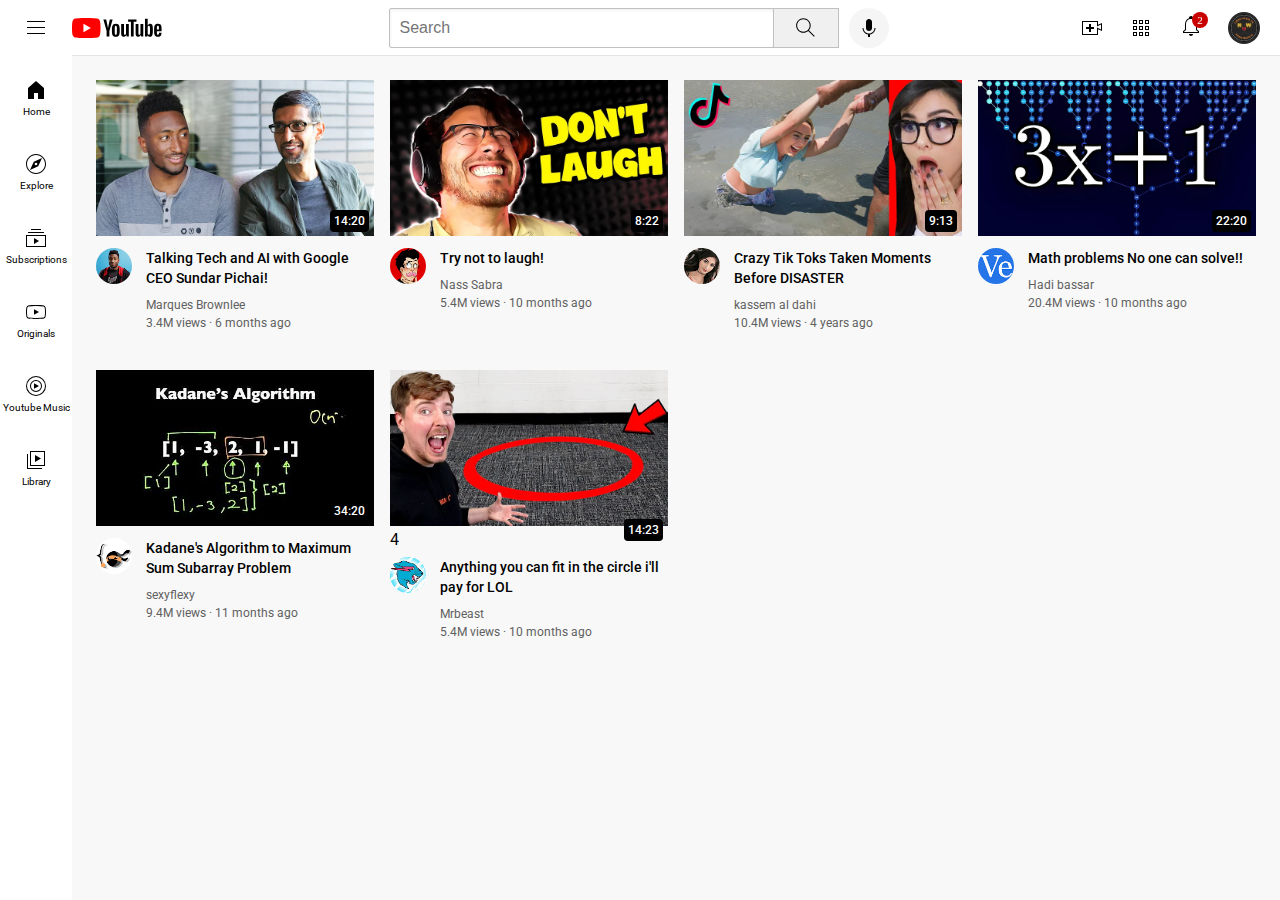
==== index.html @ d3dda3ce "Update and rename youtube.html to index.html" ====
<!DOCTYPE html>
<html>
<head>
<title>Youtube.com Clone</title>


<link rel="preconnect" href="https://fonts.googleapis.com">
<link rel="preconnect" href="https://fonts.gstatic.com" crossorigin>
<link href="https://fonts.googleapis.com/css2?family=Roboto:ital,wght@0,100;0,300;0,400;0,500;0,700;0,900;1,100;1,300;1,400;1,500;1,700;1,900&display=swap" rel="stylesheet">


<link rel="stylesheet" href="Styles/general.css">
<link rel="stylesheet" href="Styles/header.css">
<link rel="stylesheet" href="Styles/video.css">
<link rel="stylesheet" href="Styles/sidebar.css">
</head>
<body>
  <div class="header">
    <div class="left-section">
      <img class="hamburger-menu" src="icons/hamburger-menu.svg">
      <img class="youtube-logo" src="icons/youtube-logo.svg">
    </div>
    <div class="middle-section">
      
    <input class="search-bar" type ="text" placeholder="Search">
    <button class="search-button">
      <img class="search-icon" src="icons/search.svg">
      <div class="tooltip">Search</div>
    </button>
    <button class="voice-search-button">
      <img class="voice-search-icon" src="icons/voice-search-icon.svg">
      <div class="tooltip">Voice</div>
    </button>
    </div>
    <div class="right-section">
      <div class="upload-icon-container">
        <img class="upload-icon" src="icons/upload.svg">
        <div class="tooltip">Create</div>
      </div>
      <img class="youtube-apps-icon" src="icons/youtube-apps.svg">
      <div class="notifications-icon-container">
        <img class="notifications-icon" src="icons/notifications.svg">
        <div class="notifications-count">2</div>
      </div>
      <img class="current-user-picture" src="channel-pictures/channels4_profile.jpg">
    </div>
  </div>

  <div class="sidebar">
    <div class="sidebar-link">
      <img  src="icons/home.svg">
      <div>Home</div>
    </div>
    <div class="sidebar-link">
      <img src="icons/explore.svg">
      <div>Explore</div>
    </div>
    <div class="sidebar-link">
      <img src="icons/subscriptions.svg">
      <div>Subscriptions</div>
    </div>
    <div class="sidebar-link">
      <img src="icons/originals.svg">
      <div>Originals</div>
    </div>
    <div class="sidebar-link">
      <img src="icons/youtube-music.svg">
      <div>Youtube Music</div>
    </div>
    <div class="sidebar-link">
      <img src="icons/library.svg">
      <div>Library</div>
    </div>
    
    

  </div>
  

<div class="video-grid">
  <div class="video-preview">
    <div class="thumbnail-row">
      <img class="thumbnail" src="thumbnails/thumbnail-1.webp">
        <div class="video-time">
          14:20
        </div>

    </div>
     <div class="video-info-grid">
    <div class="channel-picture">
      <img class="profile-picture" src="channel-pictures/channel-1.jpeg">
    </div>
    <div class="video-info">
    
      
      <p class="video-title">
        Talking Tech and AI with Google CEO Sundar Pichai!
      </p>
      <p class="video-author">
        Marques Brownlee
      </p>
      
      <p class="video-stats">
        3.4M views &#183 6 months ago
      </p>
    
    </div>
    
    </div>
    </div>
    
    <div class="video-preview">
    
      <div class="thumbnail-row">
        <img class="thumbnail" src="thumbnails/thumbnail-2.webp">
        <div class="video-time">
          8:22
        </div>


      </div>
       <div class="video-info-grid">
      
      <div class="channel-picture">
        <img class="profile-picture" src="channel-pictures/channel-2.jpeg">
      </div>
      <div class="video-info">
      
        
        <p class="video-title">
          Try not to laugh!
        </p>
        <p class="video-author">
          Nass Sabra
        </p>
        
        <p class="video-stats">
          5.4M views &#183 10 months ago
        </p>
      
      </div>
      
      
      </div>
      </div>
    
    
      <div class="video-preview">
        <div class="thumbnail-row">
          <img class="thumbnail" src="thumbnails/thumbnail-3.webp">
          <div class="video-time">
            9:13
          </div>
  

        </div>
         <div class="video-info-grid">
        
        <div class="channel-picture">
          <img class="profile-picture" src="channel-pictures/channel-3.jpeg">
        </div>
        <div class="video-info">
        
          
          <p class="video-title">
           
  Crazy  Tik Toks Taken Moments Before DISASTER
          </p>
          <p class="video-author">
            kassem al dahi
          </p>
          
          <p class="video-stats">
            10.4M views &#183 4 years ago
          </p>
        
        </div>
        
        </div>
        </div>
    
    
    
        <div class="video-preview">
    
          <div class="thumbnail-row">
            <img class="thumbnail" src="thumbnails/thumbnail-4.webp">
            <div class="video-time">
              22:20
            </div>
    
          </div>
           <div class="video-info-grid">
          
          <div class="channel-picture">
            <img class="profile-picture" src="channel-pictures/channel-4.jpeg">
          </div>
          <div class="video-info">
          
            
            <p class="video-title">
              Math problems No one can solve!!
            </p>
            <p class="video-author">
             Hadi bassar
            </p>
            
            <p class="video-stats">
              20.4M views &#183 10 months ago
            </p>
          
          </div>
          
          
          </div>
          </div>
   
          <div class="video-preview">
            <div class="thumbnail-row">
              <img class="thumbnail" src="thumbnails/thumbnail-5.webp">
              <div class="video-time">
                34:20
              </div>
      
            </div>
             <div class="video-info-grid">
            
            <div class="channel-picture">
              <img class="profile-picture" src="channel-pictures/channel-5.jpeg">
            </div>
            <div class="video-info">
            
              
              <p class="video-title">
                
                Kadane's Algorithm to Maximum Sum Subarray Problem
              </p>
              <p class="video-author">
              sexyflexy
              </p>
              
              <p class="video-stats">
                9.4M views &#183 11 months ago
              </p>
            
            </div>
            
            </div>
            </div>
    
    
            <div class="video-preview">
    
              <div class="thumbnail-row">
                <img class="thumbnail" src="thumbnails/thumbnail-6.webp">4
                <div class="video-time">
                  14:23
                </div>
        
              </div>
               <div class="video-info-grid">
              
              <div class="channel-picture">
                <img class="profile-picture" src="channel-pictures/channel-6.jpeg">
              </div>
              <div class="video-info">
              
                
                <p class="video-title">
                  Anything you can fit in the circle i'll pay for LOL
                </p>
                <p class="video-author">
                  Mrbeast
                </p>
                
                <p class="video-stats">
                  5.4M views &#183 10 months ago
                </p>
              
              </div>
              
              
              </div>
              </div>
    
</div>


</body>

</html>
---- Styles/general.css ----
p{
    font-family: Roboto, Arial;
    margin-top: 0;
    margin-bottom: 0;


  }

  body{
    margin: 0;
    padding-top: 80px;
    padding-left: 96px;
    padding-right: 24px;
    background-color: rgb(248, 248, 248);
  }
---- Styles/header.css ----
.header {
    height: 55px;
  
    display: flex;
    flex-direction: row;
    justify-content: space-between;
  
    position: fixed;
    top: 0;
    left: 0;
    right: 0;
    z-index: 100;
  
    background-color: white;
    border-bottom-width: 1px;
    border-bottom-style: solid;
    border-bottom-color: rgb(228, 228, 228);
  }
  
  .left-section {
    display: flex;
    align-items: center;
  }
  
  .hamburger-menu {
    height: 24px;
    margin-left: 24px;
    margin-right: 24px;
  }
  
  .youtube-logo {
    height: 20px;
  }
  
  .middle-section {
    flex: 1;
    margin-left: 70px;
    margin-right: 35px;
    max-width: 500px;
    display: flex;
    align-items: center;
  }
  
  .search-bar {
    flex: 1;
    height: 36px;
    padding-left: 10px;
    font-size: 16px;
    border: 1px solid rgb(192, 192, 192);
    border-radius: 2px;
    box-shadow: inset 1px 2px 3px rgba(0, 0, 0, 0.05);
    width: 0;
  }
  
  .search-bar::placeholder {
    font-size: 16px;
  }
  
  .search-button {
    height: 40px;
    width: 66px;
    background-color: rgb(240, 240, 240);
    border-width: 1px;
    border-style: solid;
    border-color: rgb(192, 192, 192);
    margin-left: -1px;
    margin-right: 10px;
  }
  
  .search-button,
  .voice-search-button,
  .upload-icon-container {
    display: flex;
    justify-content: center;
    align-items: center;
    position: relative;
  }
  
  .search-button .tooltip,
  .voice-search-button .tooltip,
  .upload-icon-container .tooltip {
    position: absolute;
    background-color: gray;
    color: white;
    padding-top: 4px;
    padding-bottom: 4px;
    padding-left: 8px;
    padding-right: 8px;
    border-radius: 2px;
    font-size: 12px;
    bottom: -30px;
    opacity: 0;
    transition: opacity 0.15s;
    pointer-events: none;
    white-space: nowrap;
  }
  
  .search-button:hover .tooltip,
  .voice-search-button:hover .tooltip,
  .upload-icon-container:hover .tooltip {
    opacity: 1;
  }
  
  .search-icon {
    height: 25px;
  }
  
  .voice-search-button {
    height: 40px;
    width: 40px;
    border-radius: 20px;
    border: none;
    background-color: rgb(245, 245, 245);
  }
  
  .voice-search-icon {
    height: 24px;
  }
  
  .right-section {
    width: 180px;
    margin-right: 20px;
    display: flex;
    align-items: center;
    justify-content: space-between;
    flex-shrink: 0;
  }
  
  .upload-icon {
    height: 24px;
  }
  
  .youtube-apps-icon {
    height: 24px;
  }
  
  .notifications-icon {
    height: 24px;
  }
  
  .notifications-icon-container {
    position: relative;
  }
  
  .notifications-count {
    position: absolute;
    top: -2px;
    right: -5px;
    background-color: rgb(200, 0, 0);
    color: white;
    font-size: 11px;
    padding-left: 5px;
    padding-right: 5px;
    padding-top: 2px;
    padding-bottom: 2px;
    border-radius: 10px;
  }
  
  .current-user-picture {
    height: 32px;
    border-radius: 16px;
  }
---- Styles/video.css ----
.thumbnail {
  width: 100%;
}

.video-title {
  margin-top: 0;
  font-size: 14px;
  font-weight: 500;
  line-height: 20px;
  margin-bottom: 10px;
}

.video-info-grid {
  display: grid;
  grid-template-columns: 50px 1fr;
}

.profile-picture {
  width: 36px;
  border-radius: 50px;
}

.thumbnail-row {
  margin-bottom: 8px;
  position: relative;
}

.video-author,
.video-stats {
  font-size: 12px;
  color: rgb(96, 96, 96);
}

.video-author {
  margin-bottom: 4px;
}

.video-grid {
  display: grid;
  grid-template-columns: 1fr 1fr 1fr;
  column-gap: 16px;
  row-gap: 40px;
  font-family: Roboto, Arial;
}

@media (max-width: 750px) {
  .video-grid {
    grid-template-columns: 1fr 1fr;
  }
}

@media (min-width: 751px) and (max-width: 999px) {
  .video-grid {
    grid-template-columns: 1fr 1fr 1fr;
  }
}

@media (min-width: 1000px) {
  .video-grid {
    grid-template-columns: 1fr 1fr 1fr 1fr;
  }
}

.video-time {
  font-size: 12px;
  font-weight: 500;
  padding: 4px;
  border-radius: 4px;
  background-color: black;
  color: white;
  position: absolute;
  bottom: 8px;
  right: 5px;
}
---- Styles/sidebar.css ----
.sidebar{
    position: fixed;
    left: 0;
    bottom: 0;
    top: 55px;
    background-color: white;
    width: 72px;
    z-index: 200;
    padding-top: 5px;
}


.sidebar-link{
    height: 74px;
    display: flex;
    justify-content: center;
    align-items: center;
    flex-direction: column;
    cursor: pointer;
  
}


.sidebar-link:hover{
    background-color: rgb(234, 234, 234);
}


.sidebar-link img {
    height: 24px;
    margin-bottom: 4px;
}

.sidebar-link div {
    font-family: Roboto, Arial;
    font-size: 10px;


}
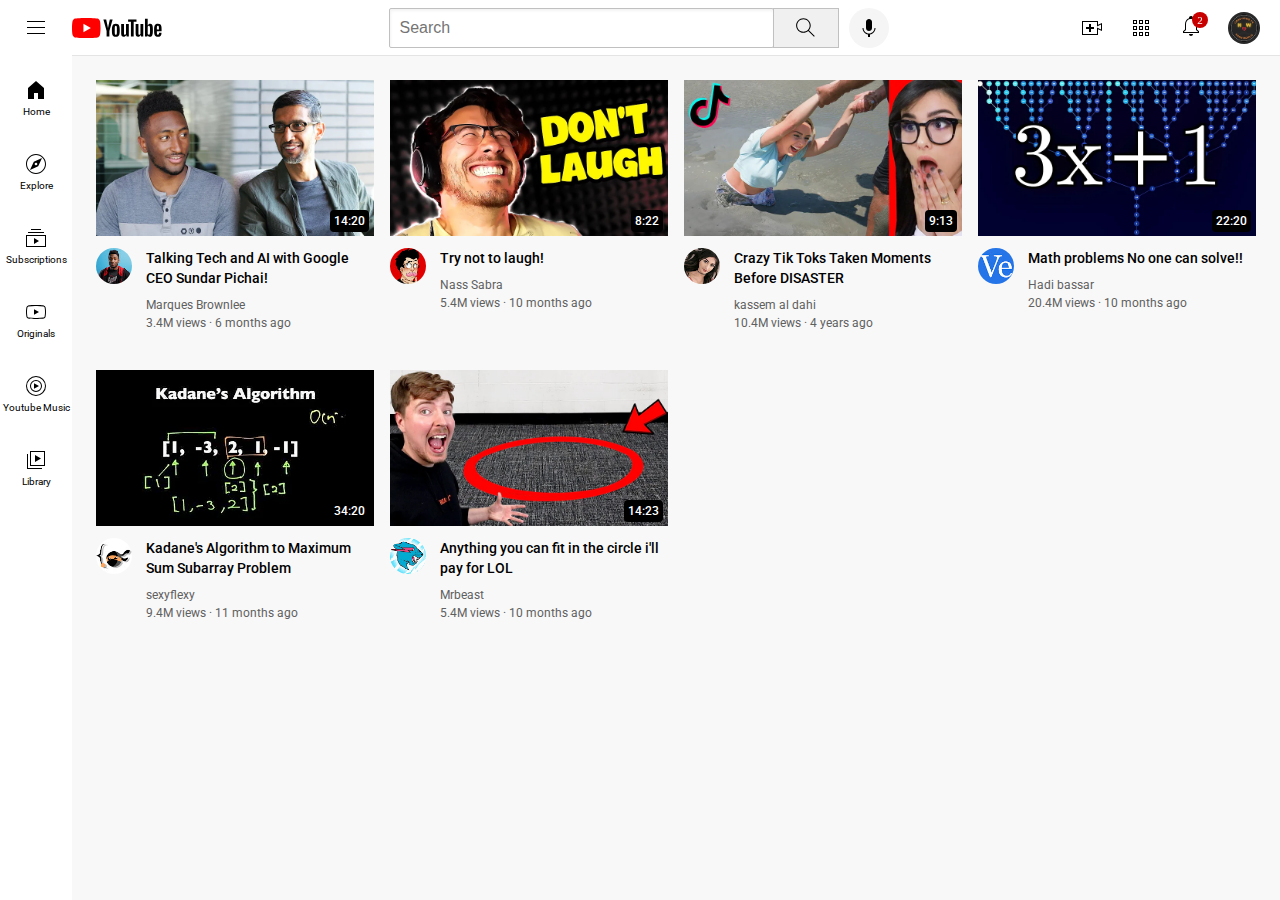
==== commit 7538a13f: "Update index.html" ====
--- a/index.html
+++ b/index.html
@@ -252,7 +252,7 @@
             <div class="video-preview">
     
               <div class="thumbnail-row">
-                <img class="thumbnail" src="thumbnails/thumbnail-6.webp">4
+                <img class="thumbnail" src="thumbnails/thumbnail-6.webp">
                 <div class="video-time">
                   14:23
                 </div>
